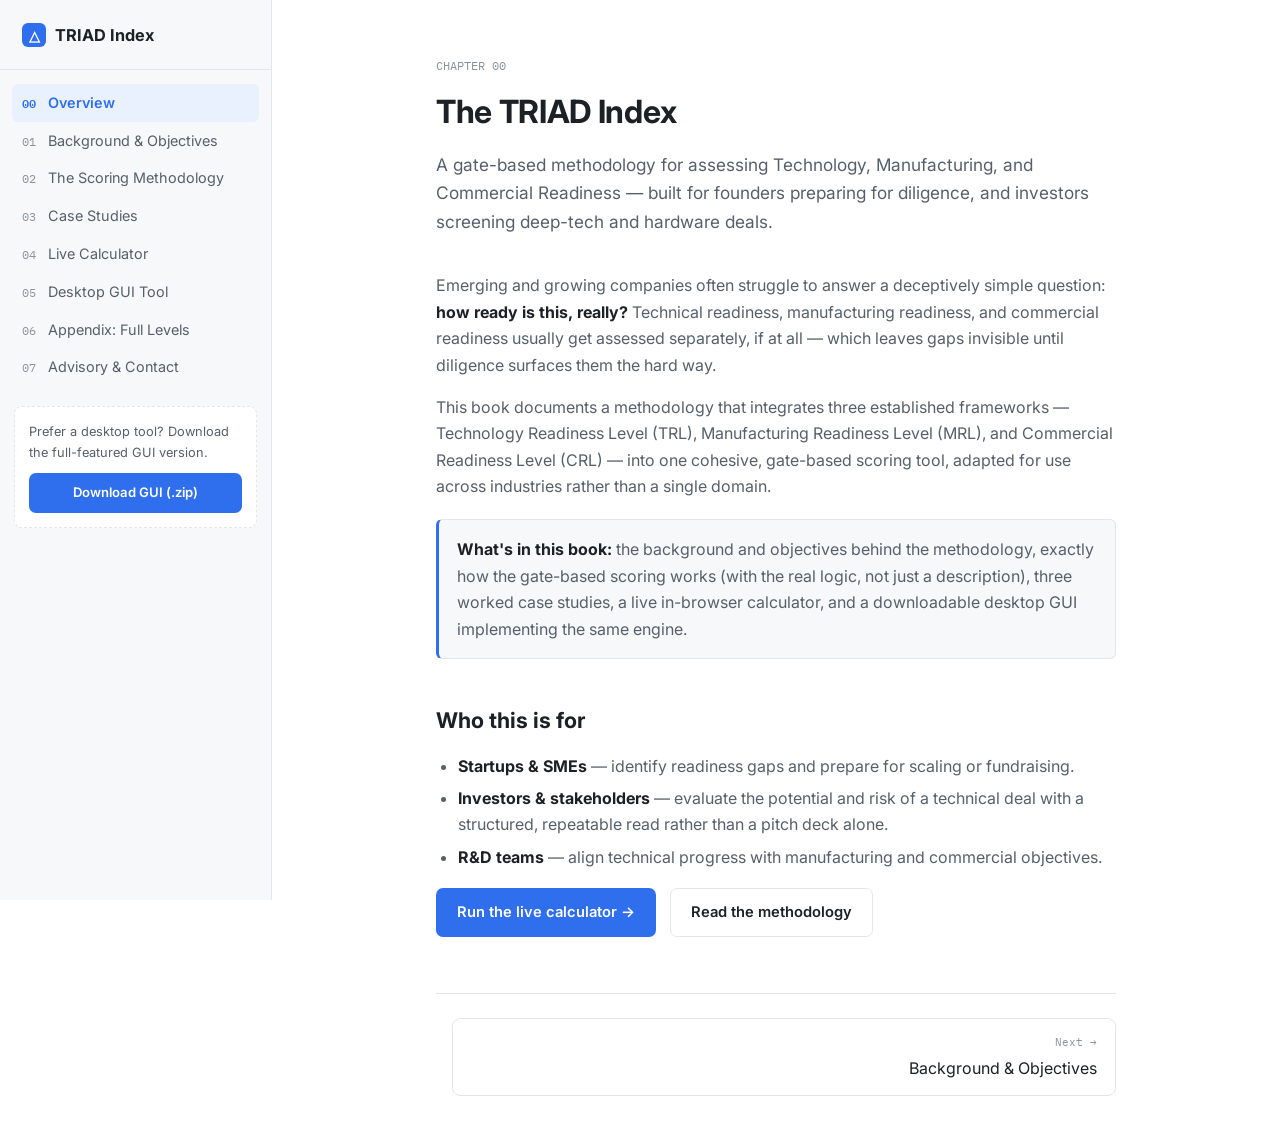
==== index.html @ 8e612cb3 "Initial site" ====
<!DOCTYPE html>
<html lang="en">
<head>
<meta charset="UTF-8" />
<meta name="viewport" content="width=device-width, initial-scale=1.0" />
<title>Overview — TRIAD Index</title>
<meta name="description" content="An integrated TRL/MRL/CRL readiness methodology for startups and investors." />
<link rel="stylesheet" href="assets/book.css" />
</head>
<body>
<button class="nav-toggle" id="nav-toggle">MENU</button>
<div class="page">
  <aside class="sidebar" id="sidebar">
    <div class="sidebar__brand">
      <span class="sidebar__mark">△</span> TRIAD Index
    </div>
    <nav>
        <a class="chapter active" href="index.html"><span class="n">00</span>Overview</a>
        <a class="chapter" href="background.html"><span class="n">01</span>Background & Objectives</a>
        <a class="chapter" href="methodology.html"><span class="n">02</span>The Scoring Methodology</a>
        <a class="chapter" href="case-studies.html"><span class="n">03</span>Case Studies</a>
        <a class="chapter" href="calculator.html"><span class="n">04</span>Live Calculator</a>
        <a class="chapter" href="tool.html"><span class="n">05</span>Desktop GUI Tool</a>
        <a class="chapter" href="appendix.html"><span class="n">06</span>Appendix: Full Levels</a>
        <a class="chapter" href="advisory.html"><span class="n">07</span>Advisory & Contact</a>
    </nav>
    <div class="sidebar__download">
      <p>Prefer a desktop tool? Download the full-featured GUI version.</p>
      <a class="btn btn--primary" href="downloads/trl-readiness-gui.zip">Download GUI (.zip)</a>
    </div>
  </aside>
  <main class="content">
    <article>
      <div class="breadcrumb">CHAPTER 00</div>
      
      <h1>The TRIAD Index</h1>
      <p class="subtitle">A gate-based methodology for assessing Technology, Manufacturing, and Commercial
      Readiness — built for founders preparing for diligence, and investors screening deep-tech and hardware deals.</p>

      <p>Emerging and growing companies often struggle to answer a deceptively simple question: <strong>how ready
      is this, really?</strong> Technical readiness, manufacturing readiness, and commercial readiness usually get
      assessed separately, if at all — which leaves gaps invisible until diligence surfaces them the hard way.</p>

      <p>This book documents a methodology that integrates three established frameworks — Technology Readiness
      Level (TRL), Manufacturing Readiness Level (MRL), and Commercial Readiness Level (CRL) — into one
      cohesive, gate-based scoring tool, adapted for use across industries rather than a single domain.</p>

      <div class="callout">
        <p><strong>What's in this book:</strong> the background and objectives behind the methodology, exactly how
        the gate-based scoring works (with the real logic, not just a description), three worked case studies,
        a live in-browser calculator, and a downloadable desktop GUI implementing the same engine.</p>
      </div>

      <h2>Who this is for</h2>
      <ul>
        <li><strong>Startups &amp; SMEs</strong> — identify readiness gaps and prepare for scaling or fundraising.</li>
        <li><strong>Investors &amp; stakeholders</strong> — evaluate the potential and risk of a technical deal with a
        structured, repeatable read rather than a pitch deck alone.</li>
        <li><strong>R&amp;D teams</strong> — align technical progress with manufacturing and commercial objectives.</li>
      </ul>

      <div class="download-hero">
        <a class="btn btn--primary" href="calculator.html">Run the live calculator &rarr;</a>
        <a class="btn btn--ghost" href="methodology.html">Read the methodology</a>
      </div>
    
      <div class="page-nav">
        <span></span>
        <a class="next" href="background.html"><span class="dir">Next &rarr;</span>Background & Objectives</a>
      </div>
    </article>
  </main>
</div>
<script src="assets/site.js"></script>

</body>
</html>
---- assets/book.css ----
@import url('https://fonts.googleapis.com/css2?family=Inter:wght@400;500;600;700&family=IBM+Plex+Mono:wght@400;500;600&display=swap');

:root {
  --bg: #ffffff;
  --bg-sidebar: #f6f8fa;
  --bg-inset: #f6f8fa;
  --bg-code: #f4f6f8;
  --border: #e3e7eb;
  --ink: #1c2126;
  --ink-dim: #57606a;
  --ink-faint: #8a939c;
  --accent: #2f6fed;
  --accent-dim: #eaf1fe;
  --trl: #2f6fed;
  --mrl: #0d9488;
  --crl: #d97706;
  --good: #0d9488;
  --warn: #c2410c;
  --sans: 'Inter', -apple-system, 'Segoe UI', sans-serif;
  --mono: 'IBM Plex Mono', ui-monospace, monospace;
  --sidebar-w: 272px;
}

* { box-sizing: border-box; }
html { scroll-behavior: smooth; }
@media (prefers-reduced-motion: reduce) { html { scroll-behavior: auto; } * { transition: none !important; animation: none !important; } }

body {
  margin: 0;
  background: var(--bg);
  color: var(--ink);
  font-family: var(--sans);
  line-height: 1.65;
  -webkit-font-smoothing: antialiased;
}

a { color: var(--accent); text-decoration: none; }
a:hover { text-decoration: underline; }

.page { display: flex; min-height: 100vh; }

/* ---------------- Sidebar ---------------- */
.sidebar {
  width: var(--sidebar-w); flex-shrink: 0;
  background: var(--bg-sidebar); border-right: 1px solid var(--border);
  position: sticky; top: 0; height: 100vh; overflow-y: auto;
  padding: 22px 0 22px;
}
.sidebar__brand {
  display: flex; align-items: center; gap: 9px; padding: 0 22px 20px;
  border-bottom: 1px solid var(--border); margin-bottom: 14px;
  font-weight: 700; font-size: 1.02rem; color: var(--ink);
}
.sidebar__mark {
  width: 24px; height: 24px; border-radius: 6px; background: var(--accent);
  color: #fff; display: inline-flex; align-items: center; justify-content: center;
  font-family: var(--mono); font-size: 0.85rem; font-weight: 600;
}
.sidebar nav { padding: 0 12px; }
.sidebar__section-label {
  font-size: 0.7rem; text-transform: uppercase; letter-spacing: 0.06em;
  color: var(--ink-faint); padding: 14px 10px 6px; font-weight: 600;
}
.sidebar a.chapter {
  display: flex; gap: 10px; align-items: baseline; padding: 7px 10px;
  border-radius: 6px; color: var(--ink-dim); font-size: 0.9rem;
}
.sidebar a.chapter:hover { background: #eceff2; text-decoration: none; }
.sidebar a.chapter.active { background: var(--accent-dim); color: var(--accent); font-weight: 600; }
.sidebar a.chapter .n { font-family: var(--mono); font-size: 0.75rem; color: var(--ink-faint); min-width: 16px; }
.sidebar a.chapter.active .n { color: var(--accent); }

.sidebar__download {
  margin: 20px 14px 0; padding: 14px; border: 1px dashed var(--border);
  border-radius: 8px; background: #fff;
}
.sidebar__download p { font-size: 0.8rem; color: var(--ink-dim); margin: 0 0 10px; }
.sidebar__download .btn { display: block; text-align: center; font-size: 0.82rem; padding: 8px 10px; }

.nav-toggle {
  display: none; position: fixed; top: 14px; left: 14px; z-index: 60;
  background: var(--ink); color: #fff; border: none; border-radius: 6px;
  padding: 8px 12px; font-family: var(--mono); font-size: 0.78rem; cursor: pointer;
}

@media (max-width: 860px) {
  .nav-toggle { display: block; }
  .sidebar {
    position: fixed; left: 0; top: 0; z-index: 55; transform: translateX(-100%);
    transition: transform 0.2s ease; box-shadow: 2px 0 12px rgba(0,0,0,0.08);
  }
  .sidebar.is-open { transform: translateX(0); }
  .page { display: block; }
  .content { padding-top: 64px; }
}

/* ---------------- Content ---------------- */
.content { flex: 1; min-width: 0; display: flex; justify-content: center; }
.content article { width: 100%; max-width: 760px; padding: 56px 40px 40px; }

.breadcrumb { font-family: var(--mono); font-size: 0.76rem; color: var(--ink-faint); margin-bottom: 10px; }
.content h1 { font-size: 2rem; margin: 0 0 12px; letter-spacing: -0.01em; }
.content .subtitle { font-size: 1.08rem; color: var(--ink-dim); margin-bottom: 36px; }
.content h2 { font-size: 1.35rem; margin: 44px 0 14px; padding-top: 4px; border-top: 1px solid var(--border); padding-top: 28px; }
.content article > h2:first-of-type { border-top: none; padding-top: 0; }
.content h3 { font-size: 1.08rem; margin: 28px 0 10px; }
.content p { color: var(--ink-dim); margin: 0 0 16px; max-width: 68ch; }
.content ul, .content ol { color: var(--ink-dim); max-width: 68ch; padding-left: 22px; margin: 0 0 16px; }
.content li { margin-bottom: 6px; }
.content strong { color: var(--ink); }

.callout {
  border: 1px solid var(--border); border-left: 3px solid var(--accent);
  background: var(--bg-inset); border-radius: 6px; padding: 16px 18px; margin: 20px 0 28px;
}
.callout p:last-child { margin-bottom: 0; }
.callout--warn { border-left-color: var(--warn); }
.callout--good { border-left-color: var(--good); }

pre {
  background: #0f172a; color: #e2e8f0; border-radius: 8px; padding: 18px 20px;
  overflow-x: auto; font-family: var(--mono); font-size: 0.82rem; line-height: 1.6;
  margin: 0 0 24px;
}
code { font-family: var(--mono); font-size: 0.88em; }
p code, li code { background: var(--bg-code); border: 1px solid var(--border); border-radius: 4px; padding: 1px 5px; color: var(--warn); }

table { width: 100%; border-collapse: collapse; margin: 8px 0 28px; font-size: 0.88rem; }
th, td { text-align: left; padding: 9px 12px; border-bottom: 1px solid var(--border); vertical-align: top; }
th { font-size: 0.72rem; text-transform: uppercase; letter-spacing: 0.04em; color: var(--ink-faint); font-weight: 600; }
tbody tr:hover { background: var(--bg-inset); }
.lvl-badge { font-family: var(--mono); font-weight: 600; color: var(--accent); }

.btn {
  display: inline-block; font-family: var(--sans); font-weight: 600; font-size: 0.92rem;
  padding: 11px 20px; border-radius: 7px; cursor: pointer; border: 1px solid transparent;
}
.btn--primary { background: var(--accent); color: #fff; }
.btn--primary:hover { background: #2159c9; text-decoration: none; }
.btn--ghost { background: #fff; border-color: var(--border); color: var(--ink); }
.btn--ghost:hover { border-color: var(--accent); color: var(--accent); text-decoration: none; }

.card-grid { display: grid; grid-template-columns: repeat(3, 1fr); gap: 16px; margin: 8px 0 28px; }
@media (max-width: 700px) { .card-grid { grid-template-columns: 1fr; } }
.card {
  border: 1px solid var(--border); border-radius: 8px; padding: 18px; background: #fff;
}
.card .tag { font-family: var(--mono); font-size: 0.7rem; color: var(--accent); }
.card h4 { margin: 8px 0 6px; font-size: 1rem; }
.card p { font-size: 0.87rem; margin-bottom: 0; }

.score-row { display: flex; gap: 20px; font-family: var(--mono); margin: 6px 0 18px; flex-wrap: wrap; }
.score-pill { border: 1px solid var(--border); border-radius: 20px; padding: 5px 14px; font-size: 0.85rem; }
.score-pill b { font-size: 1rem; }
.score-pill.trl { color: var(--trl); border-color: var(--trl); }
.score-pill.mrl { color: var(--mrl); border-color: var(--mrl); }
.score-pill.crl { color: var(--crl); border-color: var(--crl); }

.page-nav {
  display: flex; justify-content: space-between; gap: 16px; margin-top: 56px;
  padding-top: 24px; border-top: 1px solid var(--border);
}
.page-nav a {
  border: 1px solid var(--border); border-radius: 8px; padding: 14px 18px; flex: 1;
  color: var(--ink); display: block;
}
.page-nav a:hover { border-color: var(--accent); text-decoration: none; }
.page-nav .dir { font-family: var(--mono); font-size: 0.7rem; color: var(--ink-faint); display: block; margin-bottom: 4px; }
.page-nav .next { text-align: right; }

.download-hero {
  display: flex; gap: 14px; flex-wrap: wrap; margin: 18px 0 8px;
}

/* ---------------- Calculator page (reuses book tokens) ---------------- */
.calc-layout { display: grid; grid-template-columns: 1fr 380px; gap: 28px; align-items: start; max-width: 100%; }
@media (max-width: 900px) { .calc-layout { grid-template-columns: 1fr; } }
.slider-row { border: 1px solid var(--border); border-radius: 8px; background: #fff; padding: 16px 18px; margin-bottom: 12px; }
.slider-row__head { display: flex; align-items: center; gap: 10px; margin-bottom: 8px; flex-wrap: wrap; }
.slider-row__axis { font-family: var(--mono); font-size: 0.66rem; color: var(--accent); border: 1px solid var(--accent); border-radius: 4px; padding: 1px 6px; }
.slider-row__name { font-weight: 600; flex: 1; font-size: 0.94rem; }
.slider-row__level { font-family: var(--mono); color: var(--ink-dim); font-size: 0.82rem; }
.slider-row__desc { font-size: 0.85rem; margin: 8px 0 0; color: var(--ink-dim); }
input[type="range"] { width: 100%; -webkit-appearance: none; appearance: none; height: 4px; background: var(--border); border-radius: 4px; outline: none; }
input[type="range"]::-webkit-slider-thumb { -webkit-appearance: none; width: 16px; height: 16px; border-radius: 50%; background: var(--accent); cursor: pointer; border: 2px solid #fff; box-shadow: 0 0 0 1px var(--accent); }
input[type="range"]::-moz-range-thumb { width: 14px; height: 14px; border-radius: 50%; background: var(--accent); border: 2px solid #fff; cursor: pointer; }

.results-panel { position: sticky; top: 20px; border: 1px solid var(--border); border-radius: 10px; background: var(--bg-inset); padding: 22px; }
.results-panel h3 { font-size: 0.76rem; font-family: var(--mono); text-transform: uppercase; letter-spacing: 0.04em; color: var(--ink-faint); margin: 0 0 14px; }
.gauges { display: flex; justify-content: space-between; gap: 8px; margin-bottom: 22px; }
.gauge { text-align: center; flex: 1; }
.gauge__svg { width: 100%; max-width: 84px; }
.gauge__track { fill: none; stroke: var(--border); stroke-width: 8; }
.gauge__fill { fill: none; stroke-width: 8; stroke-linecap: round; transition: stroke-dashoffset 0.35s ease; }
.gauge__value { fill: var(--ink); font-family: var(--mono); font-size: 20px; font-weight: 600; }
.gauge__max { fill: var(--ink-faint); font-family: var(--mono); font-size: 9px; }
.gauge__label { font-size: 0.68rem; color: var(--ink-dim); margin-top: 4px; }
.radar-wrap { margin-bottom: 22px; }
.next-step { margin-bottom: 12px; padding-bottom: 12px; border-bottom: 1px solid var(--border); }
.next-step:last-child { border-bottom: none; }
.next-step h4 { font-family: var(--mono); font-size: 0.8rem; color: var(--ink); margin: 0 0 6px; }
.next-step ul { margin: 0; padding-left: 16px; font-size: 0.82rem; }
.next-step__done { font-size: 0.82rem; color: var(--good); margin: 0; }
.critical-gaps ol { margin: 0; padding-left: 18px; font-size: 0.83rem; }
.critical-gaps li { margin-bottom: 8px; }
.critical-gaps .tag { font-family: var(--mono); font-size: 0.64rem; border: 1px solid var(--border); border-radius: 4px; padding: 1px 5px; margin: 0 4px; color: var(--ink-faint); }
.critical-gaps .impact { float: right; font-family: var(--mono); font-size: 0.7rem; color: var(--warn); }
.benchmark-table { font-size: 0.8rem; }
.diff--pos { color: var(--good); font-family: var(--mono); }
.diff--neg { color: var(--warn); font-family: var(--mono); }
.results-block { margin-top: 22px; }

.case-grid { display: grid; grid-template-columns: repeat(3, 1fr); gap: 16px; margin: 16px 0 28px; }
@media (max-width: 800px) { .case-grid { grid-template-columns: 1fr; } }
.case-card { border: 1px solid var(--border); border-radius: 10px; background: #fff; padding: 20px; display: flex; flex-direction: column; }
.case-card__sector { font-family: var(--mono); font-size: 0.66rem; color: var(--accent); margin-bottom: 8px; }
.case-card h3 { font-size: 1rem; margin: 0 0 8px; }
.case-card__blurb { font-size: 0.85rem; }
.case-card__scores { display: flex; gap: 12px; font-family: var(--mono); font-size: 0.82rem; margin-bottom: 12px; }
.case-card__scores b { font-size: 1.05rem; }
.case-card__takeaway { font-size: 0.82rem; border-left: 2px solid var(--border); padding-left: 10px; color: var(--ink-dim); flex: 1; }
.case-card .btn { margin-top: 12px; align-self: flex-start; }

.contact-card { border: 1px solid var(--border); border-radius: 10px; background: var(--bg-inset); padding: 24px; max-width: 420px; }
.contact-card h3 { font-family: var(--mono); font-size: 0.76rem; text-transform: uppercase; color: var(--ink-faint); margin: 0 0 14px; }
.contact-card__row { display: flex; justify-content: space-between; padding: 9px 0; border-bottom: 1px solid var(--border); font-size: 0.9rem; }
.contact-card__row:last-of-type { border-bottom: none; }
.contact-card__row span:first-child { color: var(--ink-faint); font-family: var(--mono); font-size: 0.72rem; }
.contact-card .btn { width: 100%; margin-top: 16px; text-align: center; }
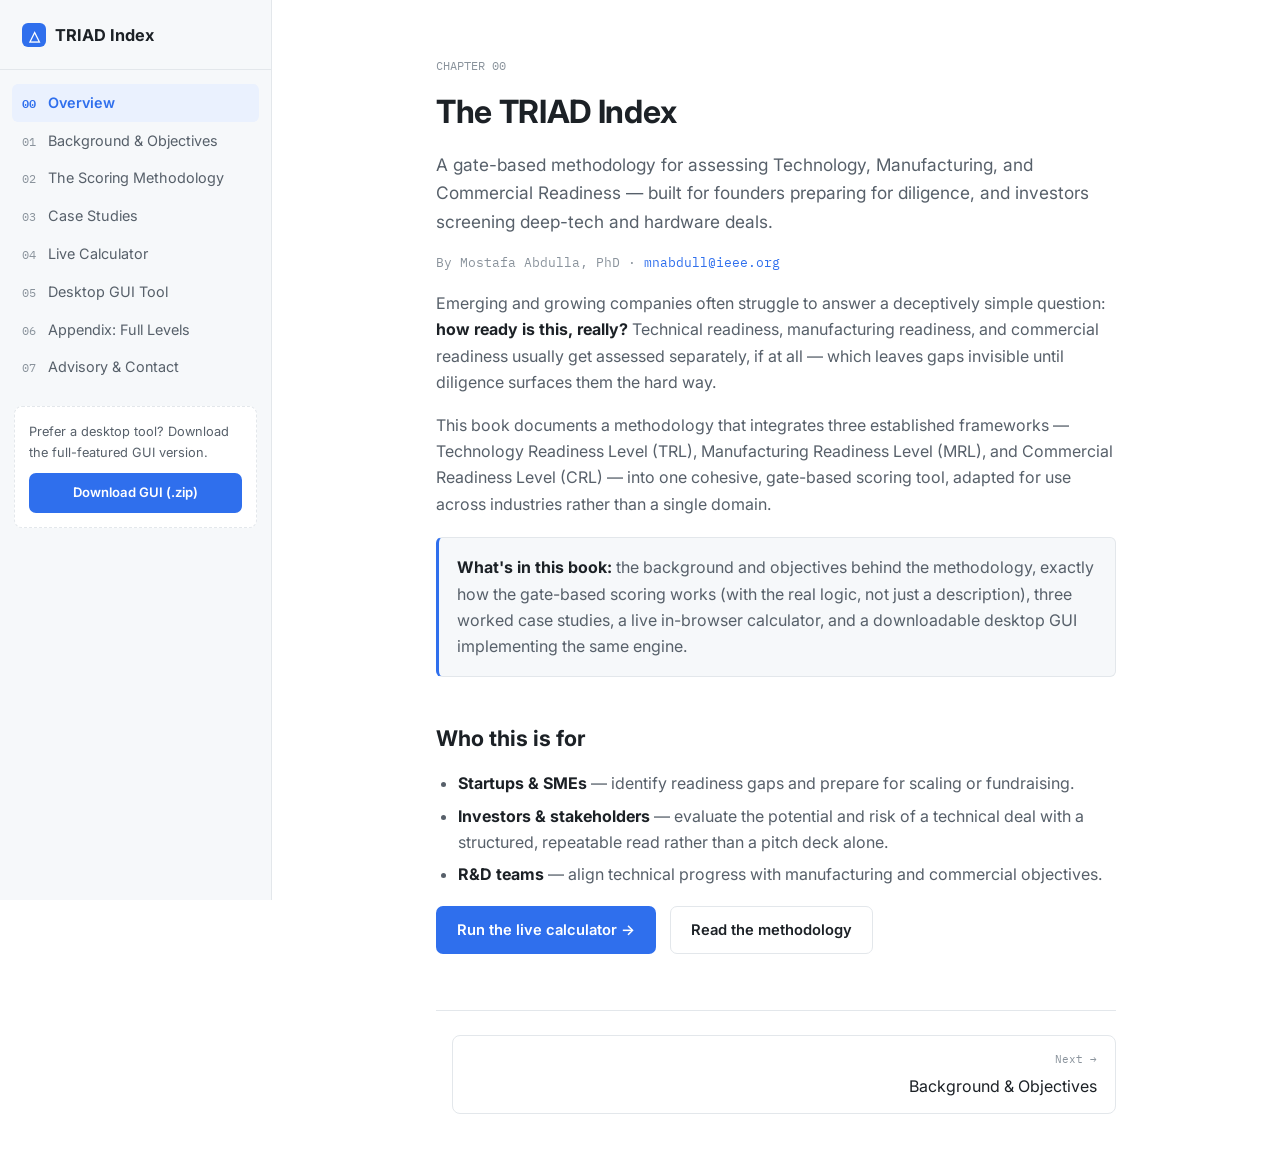
==== commit 8eff7fc5: "Add author info" ====
--- a/index.html
+++ b/index.html
@@ -5,6 +5,7 @@
 <meta name="viewport" content="width=device-width, initial-scale=1.0" />
 <title>Overview — TRIAD Index</title>
 <meta name="description" content="An integrated TRL/MRL/CRL readiness methodology for startups and investors." />
+<meta name="author" content="Mostafa Abdulla, PhD" />
 <link rel="stylesheet" href="assets/book.css" />
 </head>
 <body>
@@ -36,6 +37,9 @@
       <h1>The TRIAD Index</h1>
       <p class="subtitle">A gate-based methodology for assessing Technology, Manufacturing, and Commercial
       Readiness — built for founders preparing for diligence, and investors screening deep-tech and hardware deals.</p>
+      <p style="font-family: var(--mono); font-size: 0.82rem; color: var(--ink-faint); margin-top: -20px;">
+        By Mostafa Abdulla, PhD &middot; <a href="mailto:mnabdull@ieee.org">mnabdull@ieee.org</a>
+      </p>
 
       <p>Emerging and growing companies often struggle to answer a deceptively simple question: <strong>how ready
       is this, really?</strong> Technical readiness, manufacturing readiness, and commercial readiness usually get
